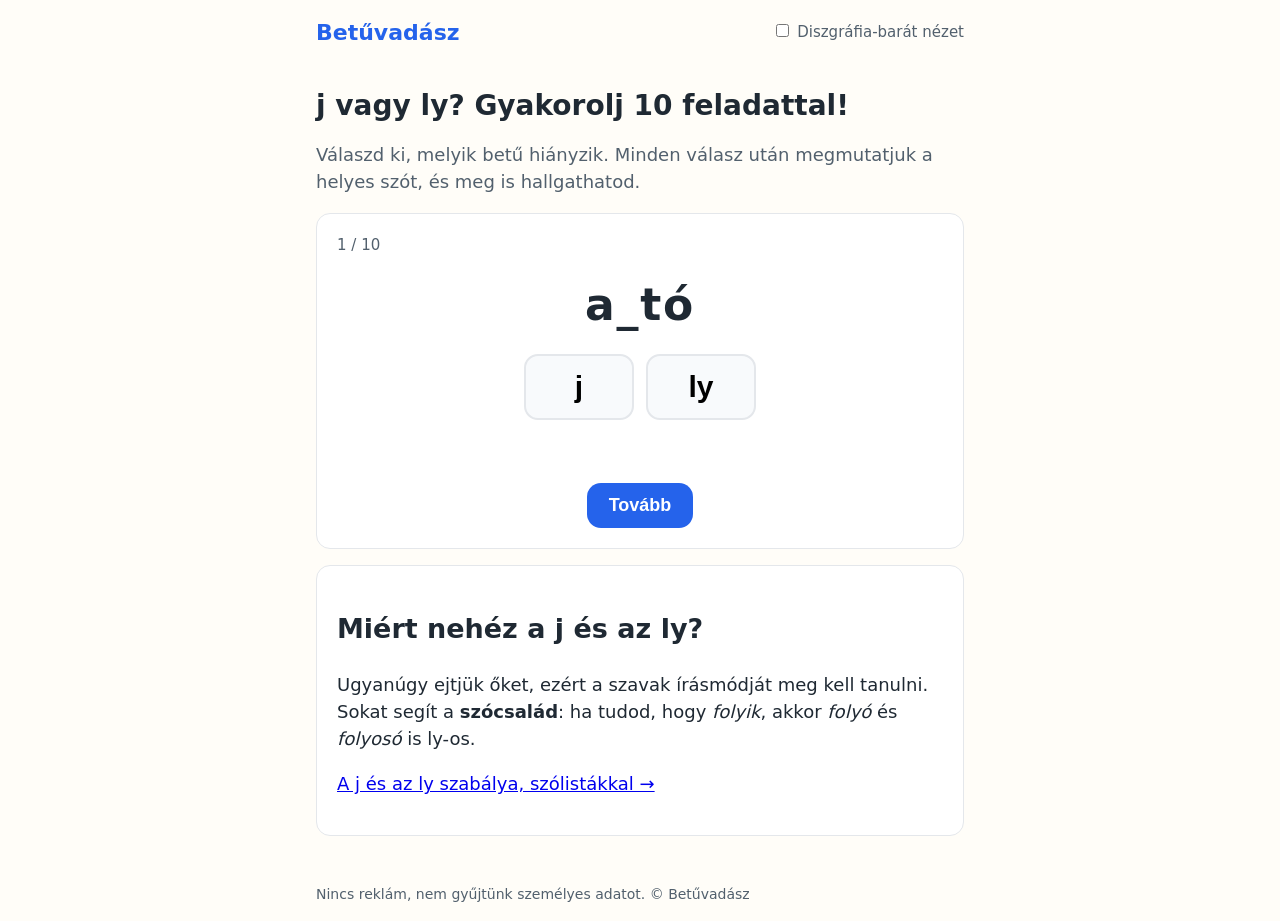
==== site/index.html @ c7ca1ab0 "Validáció indítása: kulcsszavak, versenytársak, interjú-útmutató, név és domain, j/ly fake-door gyak" ====
<!doctype html>
<html lang="hu">
<head>
<meta charset="utf-8">
<meta name="viewport" content="width=device-width, initial-scale=1">
<title>j vagy ly gyakorló: 10 ingyenes feladat gyerekeknek | Betűvadász</title>
<meta name="description" content="Ingyenes j/ly gyakorló alsó és felső tagozatosoknak: 10 feladat azonnali visszajelzéssel, felolvasással és diszgráfia-barát nézettel. Reklám nélkül.">
<link rel="stylesheet" href="style.css">
</head>
<body>
<header class="wrap">
  <a class="logo" href="./">Betűvadász</a>
  <label class="toggle"><input type="checkbox" id="dys"> Diszgráfia-barát nézet</label>
</header>

<main class="wrap">
  <h1>j vagy ly? Gyakorolj 10 feladattal!</h1>
  <p class="lead">Válaszd ki, melyik betű hiányzik. Minden válasz után megmutatjuk a helyes szót, és meg is hallgathatod.</p>

  <section id="quiz" class="card" aria-live="polite">
    <div class="progress"><span id="pos">1</span> / <span id="total">10</span></div>
    <p class="word" id="word">go_ó</p>
    <div class="choices">
      <button class="choice" data-v="j">j</button>
      <button class="choice" data-v="ly">ly</button>
    </div>
    <p id="feedback" class="feedback"></p>
    <div class="row">
      <button id="speak" class="ghost" hidden>🔊 Meghallgatom</button>
      <button id="next" class="primary" hidden>Tovább</button>
    </div>
  </section>

  <section id="result" class="card" hidden>
    <h2>Eredmény: <span id="score"></span> / 10</h2>
    <p id="praise"></p>
    <h3>Ezeket érdemes még gyakorolni:</h3>
    <ul id="mistakes"></ul>
    <button id="again" class="ghost">Újrakezdem</button>

    <div class="offer">
      <h3>Teljes csomag: minden helyesírási szabály, 1–8. osztály</h3>
      <ul>
        <li>Napi 5 perces adagok, a gyerek saját hibáira építve</li>
        <li>Tollbamondás felolvasással</li>
        <li>Diszgráfia-barát mód</li>
        <li>Szülői összesítő, reklám nélkül</li>
      </ul>
      <p class="price"><strong>6990 Ft, egyszer fizetsz, örökre, az egész családnak</strong></p>
      <p>Még fejlesztjük. Ha szólunk, amikor elkészül, <strong>indulási kedvezményt</strong> kapsz.</p>
      <a id="waitlist" class="primary big" href="#" rel="noopener">Kérek értesítést</a>
    </div>
  </section>

  <section class="card">
    <h2>Miért nehéz a j és az ly?</h2>
    <p>Ugyanúgy ejtjük őket, ezért a szavak írásmódját meg kell tanulni. Sokat segít a <strong>szócsalád</strong>: ha tudod, hogy <em>folyik</em>, akkor <em>folyó</em> és <em>folyosó</em> is ly-os.</p>
    <p><a href="j-vagy-ly/">A j és az ly szabálya, szólistákkal →</a></p>
  </section>
</main>

<footer class="wrap small">
  Nincs reklám, nem gyűjtünk személyes adatot. © Betűvadász
</footer>
<script src="app.js"></script>
</body>
</html>
---- site/style.css ----
:root {
  --bg: #fffdf8;
  --fg: #1f2933;
  --muted: #52606d;
  --card: #ffffff;
  --line: #e4e7eb;
  --accent: #2563eb;
  --ok: #15803d;
  --bad: #b91c1c;
  --radius: 14px;
}
* { box-sizing: border-box; }
body {
  margin: 0;
  background: var(--bg);
  color: var(--fg);
  font: 18px/1.5 system-ui, -apple-system, "Segoe UI", Roboto, Arial, sans-serif;
}
.wrap { max-width: 680px; margin: 0 auto; padding: 16px; }
header.wrap { display: flex; justify-content: space-between; align-items: center; gap: 12px; flex-wrap: wrap; }
.logo { font-weight: 800; font-size: 22px; color: var(--accent); text-decoration: none; }
.toggle { font-size: 15px; color: var(--muted); }
h1 { font-size: 28px; line-height: 1.2; margin: 8px 0; }
.lead { color: var(--muted); }
.card {
  background: var(--card);
  border: 1px solid var(--line);
  border-radius: var(--radius);
  padding: 20px;
  margin: 16px 0;
}
.progress { color: var(--muted); font-size: 15px; }
.word { font-size: 44px; font-weight: 700; text-align: center; margin: 16px 0; letter-spacing: 0.04em; }
.choices { display: flex; gap: 12px; justify-content: center; }
.choice {
  font-size: 30px; font-weight: 700; min-width: 110px; padding: 14px 20px;
  border-radius: var(--radius); border: 2px solid var(--line); background: #f8fafc; cursor: pointer;
}
.choice:disabled { cursor: default; opacity: .6; }
.choice.ok { border-color: var(--ok); background: #dcfce7; opacity: 1; }
.choice.bad { border-color: var(--bad); background: #fee2e2; opacity: 1; }
.feedback { min-height: 1.5em; text-align: center; font-weight: 600; }
.feedback.ok { color: var(--ok); }
.feedback.bad { color: var(--bad); }
.row { display: flex; gap: 12px; justify-content: center; flex-wrap: wrap; }
button.primary, a.primary {
  background: var(--accent); color: #fff; border: 0; border-radius: var(--radius);
  padding: 12px 22px; font-size: 18px; font-weight: 700; cursor: pointer; text-decoration: none; display: inline-block;
}
a.primary.big { font-size: 20px; padding: 14px 26px; }
button.ghost { background: transparent; border: 2px solid var(--line); border-radius: var(--radius); padding: 10px 18px; font-size: 17px; cursor: pointer; }
.offer { margin-top: 20px; padding-top: 16px; border-top: 1px dashed var(--line); }
.price { font-size: 20px; }
.small { font-size: 14px; color: var(--muted); }
.cols { columns: 2; column-gap: 24px; }
@media (min-width: 560px) { .cols { columns: 3; } }

/* Diszgráfia-barát nézet: nagyobb betű és betűköz, nyugodtabb felület */
body.dys { font-family: Verdana, Tahoma, Arial, sans-serif; font-size: 20px; line-height: 1.8; letter-spacing: 0.06em; word-spacing: 0.16em; background: #fdf6e3; }
body.dys .word { font-size: 52px; letter-spacing: 0.14em; }
body.dys .card { background: #fffbef; }
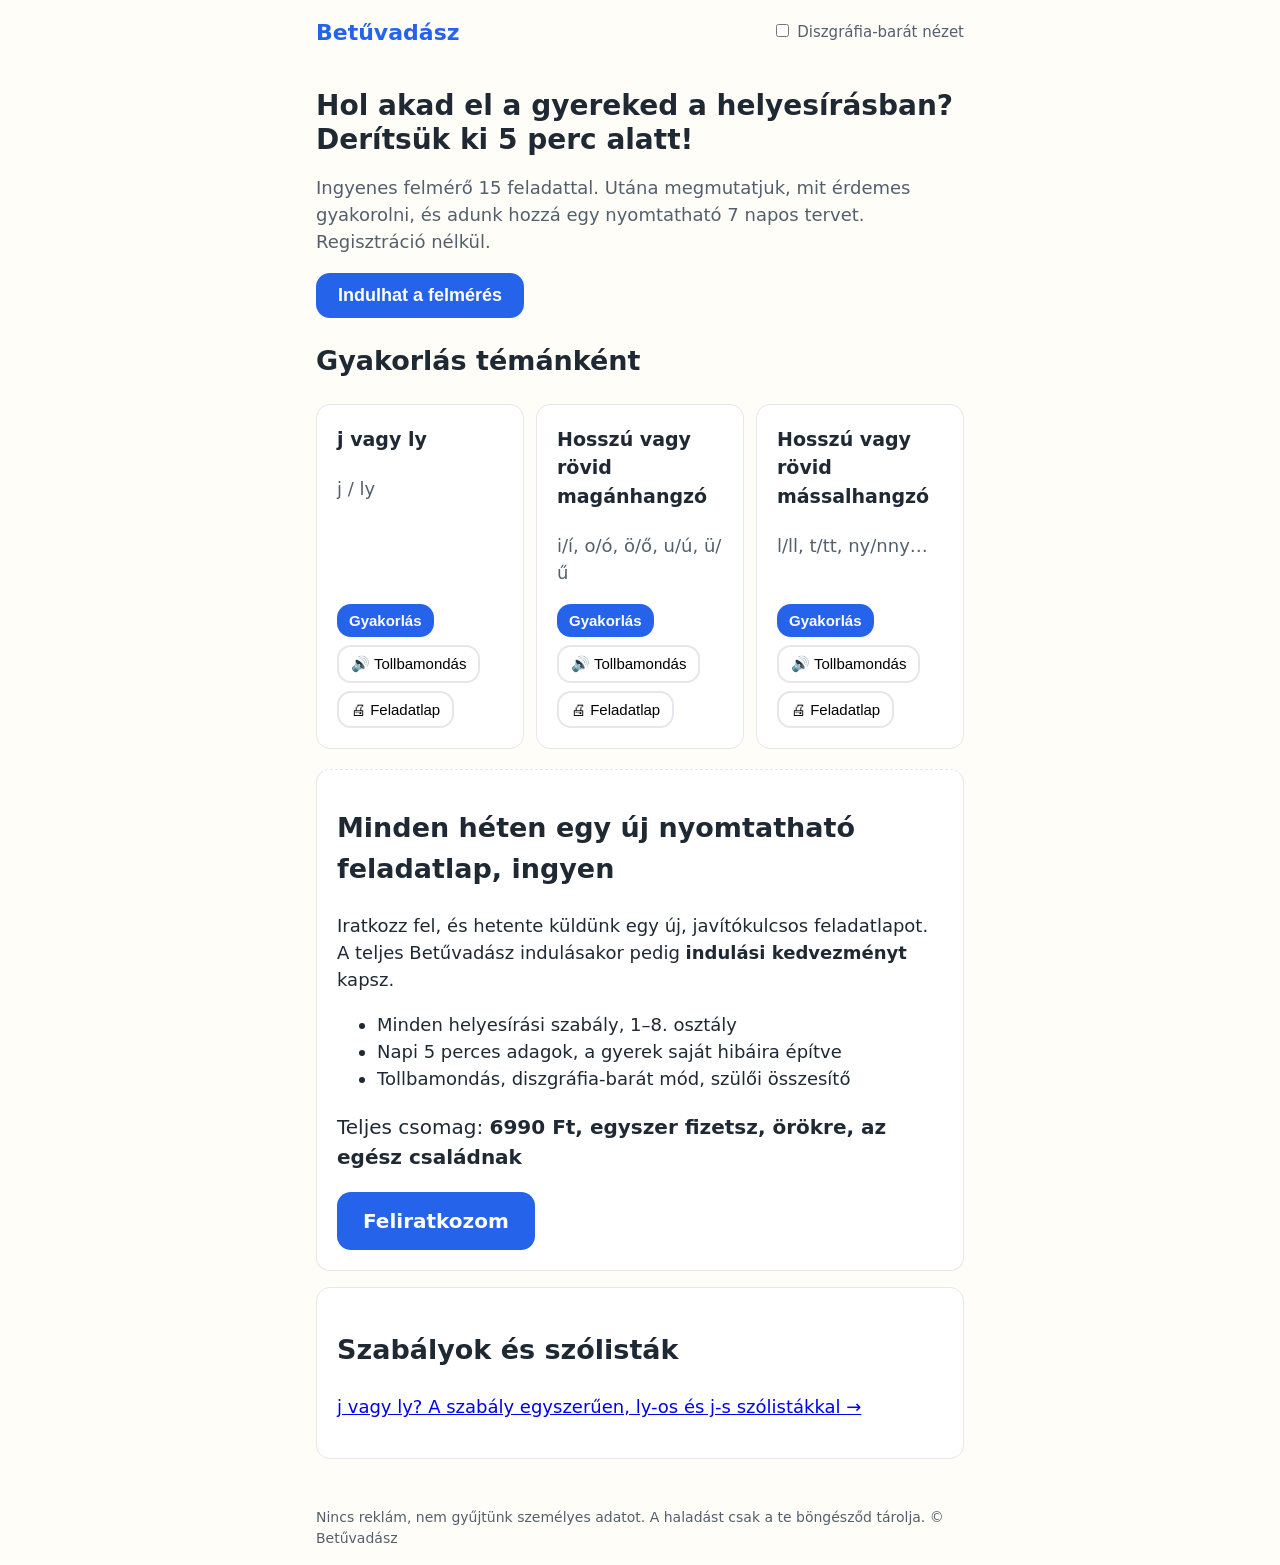
==== commit 1b3e7264: "Több azonnali érték: felmérő, 7 napos terv, 3 téma, tollbamondás, nyomtatható feladatlapok, ismétlés" ====
--- a/site/index.html
+++ b/site/index.html
@@ -3,65 +3,105 @@
 <head>
 <meta charset="utf-8">
 <meta name="viewport" content="width=device-width, initial-scale=1">
-<title>j vagy ly gyakorló: 10 ingyenes feladat gyerekeknek | Betűvadász</title>
-<meta name="description" content="Ingyenes j/ly gyakorló alsó és felső tagozatosoknak: 10 feladat azonnali visszajelzéssel, felolvasással és diszgráfia-barát nézettel. Reklám nélkül.">
+<title>Ingyenes helyesírás-felmérő és gyakorló gyerekeknek | Betűvadász</title>
+<meta name="description" content="5 perces ingyenes helyesírás-felmérő, j/ly, hosszú-rövid magán- és mássalhangzó gyakorló, tollbamondás felolvasással és nyomtatható feladatlapok. Reklám nélkül, diszgráfia-barát nézettel.">
 <link rel="stylesheet" href="style.css">
 </head>
 <body>
-<header class="wrap">
+<header class="wrap noprint">
   <a class="logo" href="./">Betűvadász</a>
   <label class="toggle"><input type="checkbox" id="dys"> Diszgráfia-barát nézet</label>
 </header>
 
 <main class="wrap">
-  <h1>j vagy ly? Gyakorolj 10 feladattal!</h1>
-  <p class="lead">Válaszd ki, melyik betű hiányzik. Minden válasz után megmutatjuk a helyes szót, és meg is hallgathatod.</p>
 
-  <section id="quiz" class="card" aria-live="polite">
-    <div class="progress"><span id="pos">1</span> / <span id="total">10</span></div>
-    <p class="word" id="word">go_ó</p>
-    <div class="choices">
-      <button class="choice" data-v="j">j</button>
-      <button class="choice" data-v="ly">ly</button>
+  <!-- KEZDŐLAP -->
+  <section id="home">
+    <h1>Hol akad el a gyereked a helyesírásban? Derítsük ki 5 perc alatt!</h1>
+    <p class="lead">Ingyenes felmérő 15 feladattal. Utána megmutatjuk, mit érdemes gyakorolni, és adunk hozzá egy nyomtatható 7 napos tervet. Regisztráció nélkül.</p>
+    <button class="primary big" data-act="diag">Indulhat a felmérés</button>
+
+    <div id="reviewCard" class="card highlight" hidden>
+      <h2>Ma ismétlendő: <span id="reviewCount"></span> szó</h2>
+      <p>A korábban rontott szavakat 1, 3 és 7 nap múlva visszahozzuk, így tényleg megmaradnak.</p>
+      <button class="primary" data-act="review">Ismétlés most</button>
     </div>
-    <p id="feedback" class="feedback"></p>
-    <div class="row">
-      <button id="speak" class="ghost" hidden>🔊 Meghallgatom</button>
-      <button id="next" class="primary" hidden>Tovább</button>
+
+    <h2>Gyakorlás témánként</h2>
+    <div id="topics" class="grid"></div>
+
+    <div class="card offer">
+      <h2>Minden héten egy új nyomtatható feladatlap, ingyen</h2>
+      <p>Iratkozz fel, és hetente küldünk egy új, javítókulcsos feladatlapot. A teljes Betűvadász indulásakor pedig <strong>indulási kedvezményt</strong> kapsz.</p>
+      <ul>
+        <li>Minden helyesírási szabály, 1–8. osztály</li>
+        <li>Napi 5 perces adagok, a gyerek saját hibáira építve</li>
+        <li>Tollbamondás, diszgráfia-barát mód, szülői összesítő</li>
+      </ul>
+      <p class="price">Teljes csomag: <strong>6990 Ft, egyszer fizetsz, örökre, az egész családnak</strong></p>
+      <a class="primary big waitlist" href="#" rel="noopener">Feliratkozom</a>
+    </div>
+
+    <div class="card">
+      <h2>Szabályok és szólisták</h2>
+      <p><a href="j-vagy-ly/">j vagy ly? A szabály egyszerűen, ly-os és j-s szólistákkal →</a></p>
     </div>
   </section>
 
+  <!-- FELADAT -->
+  <section id="quiz" class="card" hidden aria-live="polite">
+    <div class="row between"><span id="qTitle" class="muted"></span><span class="muted"><span id="pos"></span> / <span id="total"></span></span></div>
+    <div id="choiceBox">
+      <p class="ask">Melyik a helyes?</p>
+      <div class="choices" id="choices"></div>
+    </div>
+    <div id="dictBox" hidden>
+      <p class="ask">Hallgasd meg, és írd le a szót!</p>
+      <div class="row"><button id="play" class="ghost">🔊 Lejátszás</button></div>
+      <form id="dictForm" class="row">
+        <input id="dictInput" autocomplete="off" autocapitalize="off" spellcheck="false" aria-label="Ide írd a szót">
+        <button class="primary" type="submit">Kész</button>
+      </form>
+      <p id="voiceWarn" class="small" hidden>A felolvasáshoz magyar hang kell a készülékeden (Beállítások → Kisegítő lehetőségek → Felolvasás).</p>
+    </div>
+    <p id="feedback" class="feedback"></p>
+    <div class="row"><button id="next" class="primary" hidden>Tovább</button></div>
+  </section>
+
+  <!-- EREDMÉNY -->
   <section id="result" class="card" hidden>
-    <h2>Eredmény: <span id="score"></span> / 10</h2>
-    <p id="praise"></p>
-    <h3>Ezeket érdemes még gyakorolni:</h3>
-    <ul id="mistakes"></ul>
-    <button id="again" class="ghost">Újrakezdem</button>
-
+    <h2 id="rTitle"></h2>
+    <div id="bars"></div>
+    <p id="advice"></p>
+    <div id="mistakesBox">
+      <h3>Ezeket a szavakat visszahozzuk holnap:</h3>
+      <ul id="mistakes"></ul>
+    </div>
+    <div class="row">
+      <button id="plan" class="primary" hidden>Nyomtatható 7 napos terv</button>
+      <button class="ghost" data-act="home">Vissza a kezdőlapra</button>
+    </div>
     <div class="offer">
-      <h3>Teljes csomag: minden helyesírási szabály, 1–8. osztály</h3>
-      <ul>
-        <li>Napi 5 perces adagok, a gyerek saját hibáira építve</li>
-        <li>Tollbamondás felolvasással</li>
-        <li>Diszgráfia-barát mód</li>
-        <li>Szülői összesítő, reklám nélkül</li>
-      </ul>
-      <p class="price"><strong>6990 Ft, egyszer fizetsz, örökre, az egész családnak</strong></p>
-      <p>Még fejlesztjük. Ha szólunk, amikor elkészül, <strong>indulási kedvezményt</strong> kapsz.</p>
-      <a id="waitlist" class="primary big" href="#" rel="noopener">Kérek értesítést</a>
+      <p><strong>Szeretnél minden héten egy új feladatlapot?</strong> Iratkozz fel, és indulási kedvezményt is kapsz a teljes csomagra.</p>
+      <a class="primary waitlist" href="#" rel="noopener">Feliratkozom</a>
     </div>
   </section>
 
-  <section class="card">
-    <h2>Miért nehéz a j és az ly?</h2>
-    <p>Ugyanúgy ejtjük őket, ezért a szavak írásmódját meg kell tanulni. Sokat segít a <strong>szócsalád</strong>: ha tudod, hogy <em>folyik</em>, akkor <em>folyó</em> és <em>folyosó</em> is ly-os.</p>
-    <p><a href="j-vagy-ly/">A j és az ly szabálya, szólistákkal →</a></p>
+  <!-- NYOMTATHATÓ LAP -->
+  <section id="print" hidden>
+    <div class="row noprint">
+      <button class="primary" onclick="window.print()">Nyomtatás / mentés PDF-be</button>
+      <button class="ghost" data-act="home">Vissza</button>
+    </div>
+    <div id="sheet" class="sheet"></div>
   </section>
+
 </main>
 
-<footer class="wrap small">
-  Nincs reklám, nem gyűjtünk személyes adatot. © Betűvadász
+<footer class="wrap small noprint">
+  Nincs reklám, nem gyűjtünk személyes adatot. A haladást csak a te böngésződ tárolja. © Betűvadász
 </footer>
+<script src="data.js"></script>
 <script src="app.js"></script>
 </body>
 </html>
--- a/site/style.css
+++ b/site/style.css
@@ -59,3 +59,39 @@
 body.dys { font-family: Verdana, Tahoma, Arial, sans-serif; font-size: 20px; line-height: 1.8; letter-spacing: 0.06em; word-spacing: 0.16em; background: #fdf6e3; }
 body.dys .word { font-size: 52px; letter-spacing: 0.14em; }
 body.dys .card { background: #fffbef; }
+
+/* --- 2. változat: kezdőlap, felmérő, nyomtatás --- */
+.muted { color: var(--muted); }
+.between { justify-content: space-between; }
+.ask { text-align: center; font-weight: 600; font-size: 20px; }
+.highlight { border-color: var(--accent); background: #eff6ff; }
+.grid { display: grid; grid-template-columns: 1fr; gap: 12px; }
+@media (min-width: 640px) { .grid { grid-template-columns: 1fr 1fr 1fr; } }
+.topic { margin: 0; display: flex; flex-direction: column; }
+.topic h3 { margin: 0 0 4px; font-size: 19px; }
+.topic .row { margin-top: auto; }
+.wrapbtns { justify-content: flex-start; gap: 8px; }
+.wrapbtns button { font-size: 15px; padding: 8px 12px; }
+.choice { font-size: 26px; min-width: 140px; }
+#dictForm { margin-top: 12px; }
+#dictInput { font-size: 26px; padding: 10px 14px; border: 2px solid var(--line); border-radius: var(--radius); width: min(320px, 100%); text-align: center; }
+.bar { margin: 10px 0; }
+.barlabel { display: flex; justify-content: space-between; font-weight: 600; }
+.bartrack { height: 14px; background: #eef2f7; border-radius: 99px; overflow: hidden; }
+.barfill { height: 100%; }
+.barfill.low { background: #f87171; } .barfill.mid { background: #fbbf24; } .barfill.high { background: #34d399; }
+.sheet { background: #fff; padding: 24px; border: 1px solid var(--line); border-radius: var(--radius); margin-top: 12px; }
+.sheet h1 { font-size: 24px; }
+.tipbox { background: #f1f5f9; padding: 10px 14px; border-radius: 10px; }
+.cols2 { columns: 2; column-gap: 32px; }
+.tasks li { margin: 10px 0; font-size: 20px; }
+.lines li { border-bottom: 1px solid #94a3b8; height: 36px; }
+.plan { width: 100%; border-collapse: collapse; }
+.plan th, .plan td { border: 1px solid #cbd5e1; padding: 8px; text-align: left; }
+.plan td:last-child { width: 70px; }
+@media print {
+  body { background: #fff; font-size: 14pt; letter-spacing: normal; }
+  .noprint, header, footer { display: none !important; }
+  .sheet { border: 0; padding: 0; }
+  .pagebreak { page-break-after: always; }
+}
